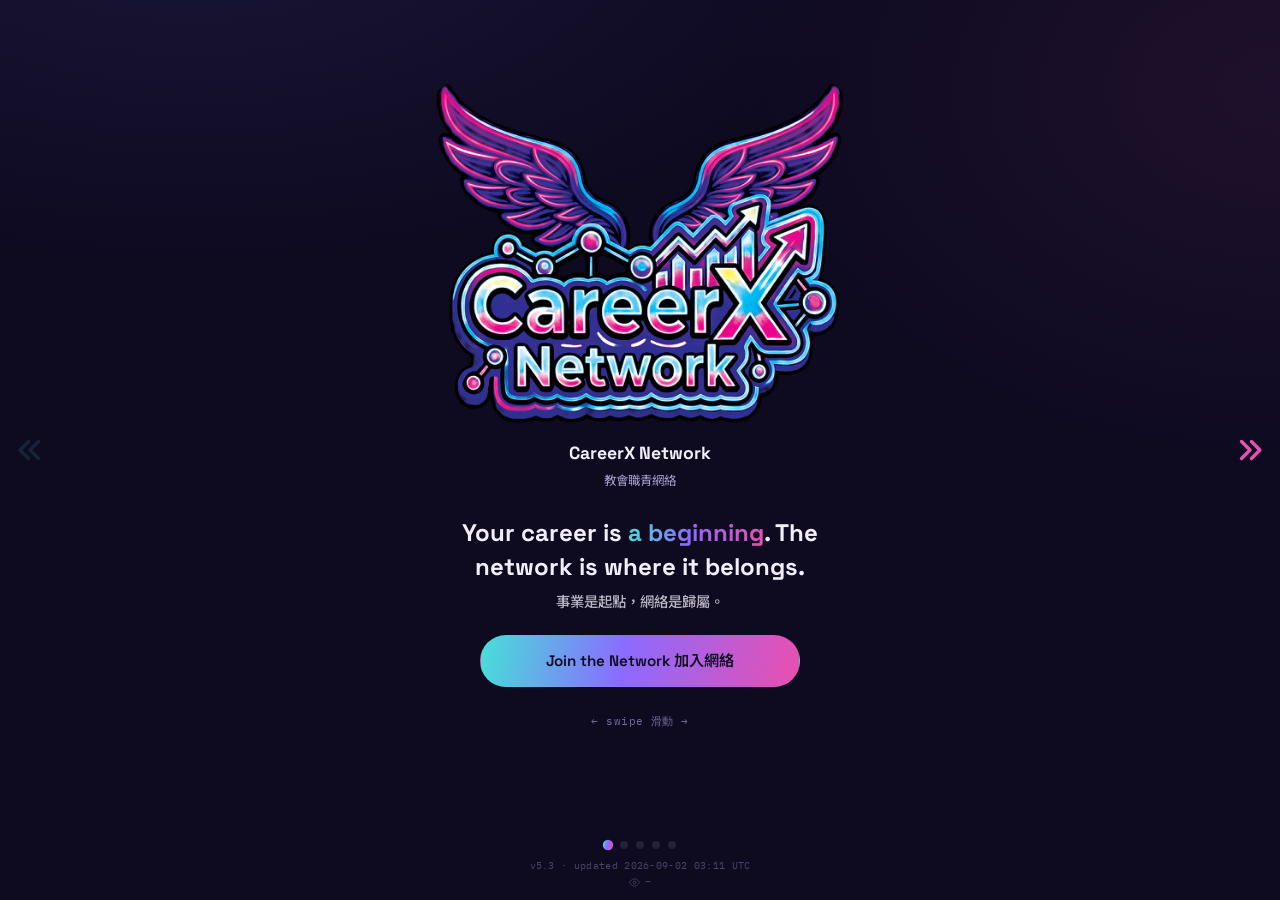
==== live.html @ e5828750 "Update event poster section and version number" ====
<!DOCTYPE html>
<html lang="en">
<head>
<meta charset="UTF-8">
<meta name="viewport" content="width=device-width, initial-scale=1.0, viewport-fit=cover">
<title>CareerX Network · 教會職青網絡</title>
<meta name="description" content="CareerX Network — swipe through the key info.">
<meta http-equiv="Cache-Control" content="no-cache, no-store, must-revalidate">
<meta http-equiv="Pragma" content="no-cache">
<meta http-equiv="Expires" content="0">
<link rel="icon" href="assets/CareerXNetwork.png?v=1">
<link rel="preconnect" href="https://fonts.googleapis.com">
<link rel="preconnect" href="https://fonts.gstatic.com" crossorigin>
<link href="https://fonts.googleapis.com/css2?family=Space+Grotesk:wght@500;600;700&family=Inter:wght@400;500;600&family=Noto+Sans+TC:wght@400;500;700&family=IBM+Plex+Mono:wght@500&display=swap" rel="stylesheet">
<link rel="stylesheet" href="styles.css?v=1">
<style>
  /* live.html — swipeable single-screen slides, mobile-first */
  html, body{ height:100%; overflow:hidden; overscroll-behavior: none; }
  body{ display:flex; flex-direction:column; }

  .live-shell{
    flex: 1;
    display:flex;
    flex-direction:column;
    overflow:hidden;
    position:relative;
  }

  .live-track{
    flex:1;
    min-height: 0;
    display:flex;
    height:100%;
    overflow-x: scroll;
    overflow-y: hidden;
    scroll-snap-type: x mandatory;
    scroll-behavior: smooth;
    overscroll-behavior-x: contain;
    scrollbar-width: none;
    -ms-overflow-style: none;
  }
  .live-track::-webkit-scrollbar{ display:none; }

  .live-slide{
    flex: 0 0 100%;
    max-width: 100%;
    height:100%;
    min-height: 0;
    display:flex;
    flex-direction:column;
    justify-content:center;
    padding: clamp(16px, 5vh, 28px) 24px;
    box-sizing:border-box;
    scroll-snap-align: start;
    scroll-snap-stop: always;
    overflow: hidden;
  }
  .live-slide__inner{ max-width: 440px; margin: 0 auto; width:100%; }

  .live-slide.live-slide--scroll{
    justify-content: flex-start;
    overflow-y: auto;
    padding-top: clamp(20px, 4vh, 32px);
    padding-bottom: clamp(20px, 4vh, 32px);
  }

  .live-slide.live-slide--poster{
    padding-left: 0;
    padding-right: 0;
  }
  .live-slide--poster .live-slide__inner{
    display:flex;
    flex-direction:column;
    align-items:center;
    max-width: 100%;
    height: 100%;
    overflow-y: auto;
    -webkit-overflow-scrolling: touch;
  }
  .live-poster{
    max-width: 100%;
    max-height: calc(100% - 150px);
    width: auto;
    height: auto;
    object-fit: contain;
    border-radius: 14px;
    box-shadow: 0 10px 40px rgba(0,0,0,0.4);
    flex-shrink: 0;
  }
  .live-poster-cta{
    margin-top: 10px;
    width: calc(100% - 48px);
    max-width: 320px;
  }

  .live-registered{
    text-align:center;
    font-family: var(--font-mono);
    font-size: 0.82rem;
    letter-spacing: 0.02em;
    color: var(--ink-dim);
    margin: 12px 0 2px;
  }
  .live-registered strong{
    color: var(--cyan);
    font-weight: 600;
  }

  /* --- bottom control bar: just the dots now --- */
  .live-bottom{
    display:flex;
    align-items:center;
    justify-content:center;
    padding: 18px 0 8px;
  }

  .live-dots{
    display:flex; justify-content:center; gap: 8px;
  }
  .live-dots button{
    width:8px; height:8px; border-radius:50%;
    background: var(--line);
    border:none; padding:0; cursor:pointer;
    transition: background 0.25s, transform 0.25s;
  }
  .live-dots button.is-active{
    background: var(--grad);
    transform: scale(1.3);
  }

  /* --- swipe arrows: edge-mounted, no button chrome, neon glow --- */
  .live-arrow{
    position:absolute;
    top:50%;
    transform: translateY(-50%);
    width: 44px; height:44px;
    background: none;
    border: none;
    padding:0;
    cursor:pointer;
    display:flex; align-items:center; justify-content:center;
    z-index:6;
    transition: filter 0.25s, transform 0.15s, opacity 0.25s;
  }
  .live-arrow--prev{
    left: 8px;
    color: var(--cyan);
    animation: neon-flicker 2.2s ease-in-out infinite;
  }
  .live-arrow--next{
    right: 8px;
    color: var(--magenta);
    animation: neon-flicker 2.2s ease-in-out infinite;
    animation-delay: 0.4s;
  }
  @keyframes neon-flicker{
    0%, 100%{
      filter: drop-shadow(0 0 4px currentColor) drop-shadow(0 0 10px currentColor) drop-shadow(0 0 18px currentColor);
      opacity: 0.35;
    }
    50%{
      filter: drop-shadow(0 0 8px currentColor) drop-shadow(0 0 20px currentColor) drop-shadow(0 0 36px currentColor);
      opacity: 0.55;
    }
  }
  .live-arrow:hover{
    animation-play-state: paused;
    filter: drop-shadow(0 0 10px currentColor) drop-shadow(0 0 26px currentColor) drop-shadow(0 0 44px currentColor);
    opacity: 0.85;
  }
  .live-arrow:active{ transform: translateY(-50%) scale(0.9); }
  .live-arrow.is-hidden{ opacity:0.12; filter:none; animation:none; pointer-events:none; }
  .live-arrow svg{ width:34px; height:34px; stroke-width: 2.4; }

  /* --- header on every slide --- */
  .live-header{ text-align:center; margin-bottom: 26px; }
  .live-logo{ width: clamp(288px, 75vw, 420px); max-height: 38vh; height: auto; object-fit:contain; border-radius:28px; margin: 0 auto 16px; display:block; }
  .live-en{ font-family: var(--font-display); font-weight:700; font-size:1.1rem; margin:0; }
  .live-zh{ font-size:0.78rem; color: var(--ink-dim); margin: 3px 0 0; }

  .live-tagline{
    text-align:center;
    font-family: var(--font-display);
    font-size: 1.5rem;
    line-height:1.4;
    margin: 0;
  }

  .live-intro-cta{
    display:block;
    width: 100%;
    max-width: 320px;
    margin: 24px auto 0;
    text-align:center;
  }

  .live-card{
    background: var(--bg-panel-2);
    border: 1px solid var(--line);
    border-radius: var(--radius);
    padding: clamp(14px, 3.5vh, 22px);
    margin-bottom: clamp(8px, 2vh, 14px);
  }
  .live-card__label{
    font-family: var(--font-mono);
    font-size: 0.68rem;
    letter-spacing: 0.06em;
    text-transform: uppercase;
    color: var(--ink-faint);
    margin: 0 0 8px;
  }
  .live-card h3{ font-family: var(--font-display); font-size: 1.05rem; margin: 0 0 6px; }
  .live-card p{ color: var(--ink-dim); font-size: 0.9rem; margin: 0; }
  .live-card__link{
    display:inline-block;
    margin-top: 10px;
    font-family: var(--font-mono);
    font-size: 0.8rem;
    color: var(--cyan);
  }
  .live-card__link:hover{ color: var(--magenta); }

  .live-highlights{ display:flex; flex-direction:column; gap: clamp(6px, 1.5vh, 10px); }
  .live-highlight{
    display:flex; align-items:center; gap: 14px;
    background: var(--bg-panel-2);
    border: 1px solid var(--line);
    border-radius: var(--radius-sm);
    padding: clamp(10px, 2.5vh, 14px) 16px;
  }
  .live-highlight__dot{
    flex-shrink:0; width:10px; height:10px; border-radius:50%;
    background: var(--grad);
  }
  .live-highlight span{ font-size: 0.92rem; }

  .live-actions{ display:flex; flex-direction:column; gap: 12px; }
  .live-actions .btn{ width:100%; padding: 15px 20px; font-size: 1rem; }

  .live-contact{ text-align:center; font-size: 0.85rem; color: var(--ink-dim); margin-top: 22px; }
  .live-contact a{ color: var(--cyan); }
  .live-contact p{ margin: 6px 0; }

  .live-swipehint{
    text-align:center;
    font-family: var(--font-mono);
    font-size: 0.68rem;
    letter-spacing: 0.04em;
    color: var(--ink-faint);
    margin-top: 26px;
  }

  .live-version{
    text-align:center;
    font-family: var(--font-mono);
    font-size: 0.65rem;
    letter-spacing: 0.03em;
    color: var(--ink-faint);
    opacity: 0.6;
    margin: 0;
  }

  .live-views{
    display:flex;
    align-items:center;
    justify-content:center;
    gap: 5px;
    margin: 2px 0 0;
    font-family: var(--font-mono);
    font-size: 0.6rem;
    font-weight: 400;
    letter-spacing: 0.02em;
    color: var(--ink-faint);
    opacity: 0.5;
    padding-bottom: max(10px, env(safe-area-inset-bottom));
  }
  .live-views svg{ width:11px; height:11px; flex-shrink:0; }
</style>
</head>
<body>

<div class="grain"></div>

<div class="live-shell">

  <button class="live-arrow live-arrow--prev is-hidden" id="prevBtn" aria-label="Previous">
    <svg viewBox="0 0 24 24" fill="none" stroke="currentColor" stroke-width="2" stroke-linecap="round" stroke-linejoin="round">
      <path d="M18 18l-6-6 6-6"/>
      <path d="M11 18l-6-6 6-6"/>
    </svg>
  </button>
  <button class="live-arrow live-arrow--next" id="nextBtn" aria-label="Next">
    <svg viewBox="0 0 24 24" fill="none" stroke="currentColor" stroke-width="2" stroke-linecap="round" stroke-linejoin="round">
      <path d="M6 18l6-6-6-6"/>
      <path d="M13 18l6-6-6-6"/>
    </svg>
  </button>

  <div class="live-track" id="track">

    <!-- Slide 1: Intro -->
    <section class="live-slide">
      <div class="live-slide__inner">
        <div class="live-header">
          <img src="assets/CareerXNetwork.png?v=1" alt="CareerX Network logo" class="live-logo">
          <p class="live-en">CareerX Network</p>
          <p class="live-zh">教會職青網絡</p>
        </div>
        <h1 class="live-tagline">
          Your career is <span class="grad">a beginning</span>. The network is where it belongs.
          <span style="display:block;margin-top:8px;font-size:0.6em;opacity:0.75;font-family:'Noto Sans TC',sans-serif;font-weight:500;">事業是起點，網絡是歸屬。</span>
        </h1>
        <a href="index.html#join" class="btn btn--primary live-intro-cta">Join the Network 加入網絡</a>
        <p class="live-swipehint">← swipe 滑動 →</p>
      </div>
    </section>

    <!-- Slide 2: Event poster -->
    <section class="live-slide live-slide--poster">
      <div class="live-slide__inner">
        <img src="assets/event-poster.jpg?v=1" alt="CareerX Network Grand Opening — 9.5.2026, Saturday 1:00pm, Golden Gate Park, hosted by SFChinese4sq.org" class="live-poster">
        <p class="live-registered">現已登記人數：<strong>10</strong> 人 · Registered so far: <strong>10</strong></p>
        <a href="index.html#join" class="btn btn--primary live-poster-cta">Reserve a Seat 預留座位</a>
        <a href="https://maps.app.goo.gl/kKXGFXmLhNjHpwJW8" target="_blank" rel="noopener" class="btn btn--ghost live-poster-cta">Get Directions 查看地圖</a>
      </div>
    </section>

    <!-- Slide 3: What We Do -->
    <section class="live-slide live-slide--scroll">
      <div class="live-slide__inner">
        <p class="section-label section-label--center">What We Do 我們做什麼</p>
        <div class="live-card">
          <h3>Mentorship pairing <span style="display:block;font-size:0.75em;opacity:0.7;font-family:'Noto Sans TC',sans-serif;font-weight:500;">導師配對小組</span></h3>
          <p>We place you into small groups, guided and supported by mentors a few steps ahead in your field — not for networking clout, but for the guidance you actually need when it counts.
          <span style="display:block;margin-top:6px;font-size:0.92em;opacity:0.8;font-family:'Noto Sans TC',sans-serif;">我們會把你分配到小組，提供支持及指引——不是為了建立人脈，而是為了在你真正需要作決定的時刻，給你實質的幫助。</span></p>
        </div>
        <div class="live-card">
          <h3>Skill & career workshops <span style="display:block;font-size:0.75em;opacity:0.7;font-family:'Noto Sans TC',sans-serif;font-weight:500;">技能與職涯工作坊</span></h3>
          <p>Practical sessions on negotiation, career pivots, leadership under pressure, and building a working life you won't need to recover from.
          <span style="display:block;margin-top:6px;font-size:0.92em;opacity:0.8;font-family:'Noto Sans TC',sans-serif;">實用工作坊，主題涵蓋談判技巧、轉換跑道、壓力下的領導力，以及建立一個不會讓你身心俱疲的職業生涯。</span></p>
        </div>
        <div class="live-card">
          <h3>Cross-industry gatherings <span style="display:block;font-size:0.75em;opacity:0.7;font-family:'Noto Sans TC',sans-serif;font-weight:500;">跨行業聚會</span></h3>
          <p>Quarterly meetups that mix finance, healthcare, tech, education, and the trades — because your next good idea usually comes from outside your own field.
          <span style="display:block;margin-top:6px;font-size:0.92em;opacity:0.8;font-family:'Noto Sans TC',sans-serif;">每季一次的聚會，結合金融、醫療、科技、教育及各行各業的朋友——因為你下一個好點子，往往來自你所在領域以外。</span></p>
        </div>
      </div>
    </section>

    <!-- Slide 4: Program schedule -->
    <section class="live-slide live-slide--scroll">
      <div class="live-slide__inner">
        <p class="section-label section-label--center">Program Schedule 活動時間表</p>
        <div class="live-card">
          <p class="live-card__label">SEP 5 · WEEK 1</p>
          <h3>Opening <span style="display:block;font-size:0.75em;opacity:0.7;font-family:'Noto Sans TC',sans-serif;font-weight:500;">開幕</span></h3>
          <p>Kick off CareerXNetwork! Connect with professionals, explore our vision, and build a powerful team for your career journey.
          <span style="display:block;margin-top:6px;font-size:0.92em;opacity:0.8;font-family:'Noto Sans TC',sans-serif;">展開 CareerXNetwork 的旅程！與職場人士連結，一同探索我們的異象，並為你的職涯旅程建立強大的團隊。</span></p>
          <a href="index.html#join" class="live-card__link">Reserve a Seat 預留座位 →</a>
        </div>
        <div class="live-card">
          <p class="live-card__label">SEP 12 · WEEK 2</p>
          <h3>Professional Dojo <span style="display:block;font-size:0.75em;opacity:0.7;font-family:'Noto Sans TC',sans-serif;font-weight:500;">職場道場</span></h3>
          <p>Master essential hard and soft skills in mentor-led workshops designed to sharpen your competitive edge.
          <span style="display:block;margin-top:6px;font-size:0.92em;opacity:0.8;font-family:'Noto Sans TC',sans-serif;">在導師帶領的工作坊中，掌握必備的軟硬實力，磨練你的競爭優勢。</span></p>
          <a href="index.html#join" class="live-card__link">Reserve a Seat 預留座位 →</a>
        </div>
        <div class="live-card">
          <p class="live-card__label">SEP 19 · WEEK 3</p>
          <h3>Career High Tea <span style="display:block;font-size:0.75em;opacity:0.7;font-family:'Noto Sans TC',sans-serif;font-weight:500;">職涯下午茶</span></h3>
          <p>Unwind and connect over afternoon tea — a safe, supportive space to share experiences and find encouragement.
          <span style="display:block;margin-top:6px;font-size:0.92em;opacity:0.8;font-family:'Noto Sans TC',sans-serif;">在輕鬆的下午茶時光中彼此連結——一個安全、有支持力的空間，讓你分享經歷、得著鼓勵。</span></p>
          <a href="index.html#join" class="live-card__link">Reserve a Seat 預留座位 →</a>
        </div>
        <div class="live-card">
          <p class="live-card__label">SEP 26 · WEEK 4</p>
          <h3>Faith at Work <span style="display:block;font-size:0.75em;opacity:0.7;font-family:'Noto Sans TC',sans-serif;font-weight:500;">信仰與工作</span></h3>
          <p>Discover how to integrate purpose, faith, and core values into your daily professional life and decision-making.
          <span style="display:block;margin-top:6px;font-size:0.92em;opacity:0.8;font-family:'Noto Sans TC',sans-serif;">探索如何把使命、信仰與核心價值，融入你每天的職場生活與決策之中。</span></p>
          <a href="index.html#join" class="live-card__link">Reserve a Seat 預留座位 →</a>
        </div>
        <div class="live-card">
          <p class="live-card__label">OCT 3 · WEEK 1</p>
          <h3>CareerX Workshop <span style="display:block;font-size:0.75em;opacity:0.7;font-family:'Noto Sans TC',sans-serif;font-weight:500;">CareerX 工作坊</span></h3>
          <p>Bridge theory and practice through real-world project simulations designed to fast-track your career growth.
          <span style="display:block;margin-top:6px;font-size:0.92em;opacity:0.8;font-family:'Noto Sans TC',sans-serif;">透過真實項目模擬，連結理論與實踐，加速你的職涯成長。</span></p>
          <a href="index.html#join" class="live-card__link">Reserve a Seat 預留座位 →</a>
        </div>
        <div class="live-card">
          <p class="live-card__label">OCT 10 · WEEK 2</p>
          <h3>CareerX Platform <span style="display:block;font-size:0.75em;opacity:0.7;font-family:'Noto Sans TC',sans-serif;font-weight:500;">CareerX 平台</span></h3>
          <p>Unlock key industry networks, job opportunities, and cross-sector resources to accelerate your professional path.
          <span style="display:block;margin-top:6px;font-size:0.92em;opacity:0.8;font-family:'Noto Sans TC',sans-serif;">打開重要的行業人脈、工作機會，以及跨領域資源，加快你的職涯發展。</span></p>
          <a href="index.html#join" class="live-card__link">Reserve a Seat 預留座位 →</a>
        </div>
        <div class="live-card">
          <p class="live-card__label">OCT 17 · WEEK 3</p>
          <h3>Career Recharge <span style="display:block;font-size:0.75em;opacity:0.7;font-family:'Noto Sans TC',sans-serif;font-weight:500;">職涯充電</span></h3>
          <p>Prioritize mental health, learn stress management, and build resilience to maintain sustainable workplace wellness.
          <span style="display:block;margin-top:6px;font-size:0.92em;opacity:0.8;font-family:'Noto Sans TC',sans-serif;">重視心理健康，學習壓力管理，建立韌性，維持長遠的職場身心健康。</span></p>
          <a href="index.html#join" class="live-card__link">Reserve a Seat 預留座位 →</a>
        </div>
        <div class="live-card">
          <p class="live-card__label">OCT 24 · WEEK 4</p>
          <h3>CareerX Squad <span style="display:block;font-size:0.75em;opacity:0.7;font-family:'Noto Sans TC',sans-serif;font-weight:500;">CareerX 小隊</span></h3>
          <p>Extend our community impact through collaborative outreach initiatives that give back using your professional skills.
          <span style="display:block;margin-top:6px;font-size:0.92em;opacity:0.8;font-family:'Noto Sans TC',sans-serif;">透過合作外展活動，運用你的專業技能回饋社會，擴大我們群體的影響力。</span></p>
          <a href="index.html#join" class="live-card__link">Reserve a Seat 預留座位 →</a>
        </div>
        <div class="live-card">
          <p class="live-card__label">OCT 31 · WEEK 5</p>
          <h3>Celebration & Welcome <span style="display:block;font-size:0.75em;opacity:0.7;font-family:'Noto Sans TC',sans-serif;font-weight:500;">慶祝與歡迎</span></h3>
          <p>Celebrate key achievements, welcome new members, and strengthen team bonds as we look forward to the future!
          <span style="display:block;margin-top:6px;font-size:0.92em;opacity:0.8;font-family:'Noto Sans TC',sans-serif;">一同慶祝重要的成果、歡迎新成員，並在展望未來的同時，加深彼此的團隊連結！</span></p>
          <a href="index.html#join" class="live-card__link">Reserve a Seat 預留座位 →</a>
        </div>
      </div>
    </section>

    <!-- Slide 5: Join + contact -->
    <section class="live-slide">
      <div class="live-slide__inner">
        <p class="section-label section-label--center">Get involved 加入行列</p>
        <div class="live-actions">
          <a href="index.html#join" class="btn btn--primary">Join the network 加入網絡</a>
          <a href="index.html" class="btn btn--ghost">View full site 查看完整網站</a>
        </div>
        <div class="live-contact">
          <p>Questions? 有問題嗎？ <a href="mailto:cmgmonline@gmail.com">cmgmonline@gmail.com</a></p>
        </div>
      </div>
    </section>

  </div>

  <div class="live-bottom">
    <div class="live-dots" id="dots"></div>
  </div>
  <p class="live-version">v5.3 · updated 2026-09-02 03:11 UTC</p>
  <p class="live-views">
    <svg viewBox="0 0 24 24" fill="none" stroke="currentColor" stroke-width="2" stroke-linecap="round" stroke-linejoin="round"><path d="M1 12s4-8 11-8 11 8 11 8-4 8-11 8-11-8-11-8z"/><circle cx="12" cy="12" r="3"/></svg>
    <span id="viewCount">–</span>
  </p>
</div>

<script>
  const track = document.getElementById('track');
  const slides = track.querySelectorAll('.live-slide');
  const dotsWrap = document.getElementById('dots');
  const prevBtn = document.getElementById('prevBtn');
  const nextBtn = document.getElementById('nextBtn');
  let current = 0;

  slides.forEach((_, i) => {
    const dot = document.createElement('button');
    dot.setAttribute('aria-label', `Go to slide ${i + 1}`);
    dot.addEventListener('click', () => goTo(i));
    dotsWrap.appendChild(dot);
  });
  const dots = dotsWrap.querySelectorAll('button');

  function render(){
    dots.forEach((d, i) => d.classList.toggle('is-active', i === current));
    prevBtn.classList.toggle('is-hidden', current === 0);
    nextBtn.classList.toggle('is-hidden', current === slides.length - 1);
  }

  function goTo(index, smooth = true){
    current = Math.max(0, Math.min(slides.length - 1, index));
    track.scrollTo({ left: current * track.clientWidth, behavior: smooth ? 'smooth' : 'auto' });
    render();
  }

  prevBtn.addEventListener('click', () => goTo(current - 1));
  nextBtn.addEventListener('click', () => goTo(current + 1));

  // --- native scroll-snap drives the swipe; we just track where it lands ---
  let scrollTimeout;
  track.addEventListener('scroll', () => {
    clearTimeout(scrollTimeout);
    scrollTimeout = setTimeout(() => {
      const width = track.clientWidth || 1;
      const nearest = Math.round(track.scrollLeft / width);
      current = Math.max(0, Math.min(slides.length - 1, nearest));
      render();
    }, 80);
  }, { passive: true });

  // Keep position correct if the viewport resizes (e.g. orientation change,
  // or the mobile browser's address bar showing/hiding).
  window.addEventListener('resize', () => goTo(current, false));

  // --- keyboard arrows (desktop testing) ---
  document.addEventListener('keydown', (e) => {
    if (e.key === 'ArrowRight') goTo(current + 1);
    if (e.key === 'ArrowLeft') goTo(current - 1);
  });

  render();

  // --- view counter (Abacus: free, no signup, just increments per page load) ---
  const viewCountEl = document.getElementById('viewCount');
  fetch('https://abacus.jasoncameron.dev/hit/careerxnetwork-live/page-views')
    .then(res => res.json())
    .then(data => {
      if (viewCountEl && typeof data.value === 'number') {
        viewCountEl.textContent = data.value.toLocaleString();
      }
    })
    .catch(() => {
      if (viewCountEl) viewCountEl.textContent = '–';
    });
</script>
</body>
</html>
---- styles.css ----
/* ============================================================
   CareerX Network — design tokens
   Palette: deep indigo ground + holographic violet/magenta/cyan
   accent used sparingly (mirrors the mark's wing gradient).
   Type: Space Grotesk (display) + Inter (body) + Noto Sans TC
   (Chinese) + IBM Plex Mono (numerals/data).
   ============================================================ */

:root{
  --bg-deep:    #0e0b21;
  --bg-panel:   #171331;
  --bg-panel-2: #1d1840;
  --line:       rgba(255,255,255,0.09);

  --ink:        #f3eefb;
  --ink-dim:    #a79fc9;
  --ink-faint:  #746c96;

  --violet: #8b6bff;
  --magenta:#e94fb0;
  --cyan:   #46e0d8;

  --grad: linear-gradient(100deg, var(--cyan) 0%, var(--violet) 45%, var(--magenta) 100%);
  --grad-soft: linear-gradient(135deg, rgba(139,107,255,0.18), rgba(233,79,176,0.14));

  --radius: 18px;
  --radius-sm: 10px;

  --font-display: "Space Grotesk", "Noto Sans TC", sans-serif;
  --font-body: "Inter", "Noto Sans TC", sans-serif;
  --font-mono: "IBM Plex Mono", monospace;

  --ease: cubic-bezier(.22,.9,.32,1);
}

@media (prefers-reduced-motion: reduce){
  *{ animation-duration: 0.001ms !important; animation-iteration-count: 1 !important; transition-duration: 0.001ms !important; }
}

*{ box-sizing: border-box; }
html{ scroll-behavior: smooth; }

body{
  margin:0;
  background: var(--bg-deep);
  color: var(--ink);
  font-family: var(--font-body);
  line-height: 1.55;
  -webkit-font-smoothing: antialiased;
  overflow-x: hidden;
}

img{ max-width:100%; display:block; }
a{ color: inherit; text-decoration:none; }

::selection{ background: var(--magenta); color:#fff; }

/* subtle film-grain / vignette layer so flat dark bg isn't dead flat */
.grain{
  position: fixed; inset:0; pointer-events:none; z-index: 0;
  background:
    radial-gradient(1200px 600px at 15% -10%, rgba(139,107,255,0.10), transparent 60%),
    radial-gradient(1000px 700px at 100% 10%, rgba(233,79,176,0.08), transparent 55%);
}

.section-label{
  display:block;
  font-family: var(--font-mono);
  font-size: 0.72rem;
  letter-spacing: 0.08em;
  text-transform: uppercase;
  color: var(--ink-faint);
  margin-bottom: 14px;
}
.section-label--center{ text-align:center; }

.grad{
  background: var(--grad);
  -webkit-background-clip:text; background-clip:text; color:transparent;
}

/* ---------- buttons ---------- */
.btn{
  display:inline-flex; align-items:center; justify-content:center;
  padding: 13px 26px;
  border-radius: 999px;
  font-family: var(--font-display);
  font-weight: 600;
  font-size: 0.95rem;
  border: 1px solid transparent;
  cursor: pointer;
  transition: transform 0.25s var(--ease), box-shadow 0.25s var(--ease), background 0.25s var(--ease);
}
.btn:focus-visible{ outline: 2px solid var(--cyan); outline-offset: 3px; }
.btn--primary{
  background: var(--grad);
  color: #0e0b21;
}
.btn--primary:hover{ transform: translateY(-2px); box-shadow: 0 10px 30px rgba(139,107,255,0.35); }
.btn--ghost{
  background: transparent;
  border-color: var(--line);
  color: var(--ink);
}
.btn--ghost:hover{ border-color: var(--violet); background: rgba(139,107,255,0.08); }

/* ============================================================
   NAV
   ============================================================ */
.nav{
  position: sticky; top:0; z-index: 40;
  display:flex; align-items:center; justify-content:space-between;
  padding: 16px clamp(20px, 5vw, 56px);
  background: rgba(14,11,33,0.72);
  backdrop-filter: blur(14px);
  border-bottom: 1px solid var(--line);
}
.nav__brand{ display:flex; align-items:center; gap:12px; }
.nav__logo{ width:38px; height:38px; object-fit:contain; border-radius:8px; }
.nav__brand-text{ display:flex; flex-direction:column; line-height:1.15; }
.nav__en{ font-family: var(--font-display); font-weight:700; font-size:1rem; }
.nav__zh{ font-family:"Noto Sans TC",sans-serif; font-size:0.72rem; color: var(--ink-dim); }

.nav__links{ display:flex; align-items:center; gap: 28px; font-size:0.92rem; color: var(--ink-dim); }
.nav__links a{ transition: color 0.2s; }
.nav__links a:hover{ color: var(--ink); }
.nav__cta{
  color: var(--bg-deep) !important;
  background: var(--grad);
  padding: 9px 18px; border-radius: 999px; font-weight:600;
}

.nav__toggle{ display:none; background:none; border:none; cursor:pointer; padding:6px; }
.nav__toggle span{ display:block; width:22px; height:2px; background: var(--ink); margin:5px 0; border-radius:2px; }

/* ============================================================
   HERO
   ============================================================ */
.hero{
  position: relative;
  min-height: 92vh;
  display:flex; align-items:center;
  padding: 60px clamp(20px, 5vw, 56px) 40px;
  overflow: hidden;
}
.hero__net{ position:absolute; inset:0; width:100%; height:100%; z-index:0; opacity:0.85; }
.hero__net-lines line{
  stroke: url(#none);
  stroke: rgba(139,107,255,0.35);
  stroke-width: 1.4;
}
.hero__net-nodes circle{
  fill: var(--cyan);
  filter: drop-shadow(0 0 6px rgba(70,224,216,0.8));
  animation: pulse 3.2s ease-in-out infinite;
}
.hero__net-nodes circle:nth-child(2n){ fill: var(--magenta); animation-delay: 0.6s; filter: drop-shadow(0 0 6px rgba(233,79,176,0.8)); }
.hero__net-nodes circle:nth-child(3n){ fill: var(--violet); animation-delay: 1.1s; filter: drop-shadow(0 0 6px rgba(139,107,255,0.8)); }

@keyframes pulse{
  0%, 100%{ opacity:0.55; transform: scale(1); }
  50%{ opacity:1; transform: scale(1.25); }
}

.hero__content{ position:relative; z-index:1; max-width: 760px; }
.eyebrow{
  font-family: var(--font-mono);
  font-size: 0.78rem;
  color: var(--ink-dim);
  letter-spacing: 0.02em;
  margin: 0 0 22px;
}
.hero__title{
  font-family: var(--font-display);
  font-size: clamp(2.4rem, 5.6vw, 4.2rem);
  line-height: 1.06;
  font-weight: 700;
  margin: 0 0 22px;
  letter-spacing: -0.01em;
}
.hero__sub{
  font-size: clamp(1rem, 1.6vw, 1.15rem);
  color: var(--ink-dim);
  max-width: 560px;
  margin: 0 0 34px;
}
.hero__actions{ display:flex; gap:16px; flex-wrap:wrap; margin-bottom: 54px; }

.hero__stats{
  display:flex; gap: clamp(24px, 5vw, 56px);
  margin:0; padding-top: 26px;
  border-top: 1px solid var(--line);
}
.hero__stats dt{
  font-family: var(--font-mono);
  font-size: 1.7rem;
  font-weight:600;
  background: var(--grad);
  -webkit-background-clip:text; background-clip:text; color:transparent;
}
.hero__stats dd{
  margin:4px 0 0;
  font-size: 0.8rem;
  color: var(--ink-faint);
}

/* ============================================================
   MISSION
   ============================================================ */
.mission{
  padding: 110px clamp(20px, 5vw, 56px);
  border-top: 1px solid var(--line);
}
.mission__inner{ max-width: 880px; margin: 0 auto; }
.mission__statement{
  font-family: var(--font-display);
  font-size: clamp(1.7rem, 3.4vw, 2.6rem);
  line-height: 1.28;
  font-weight: 600;
  margin: 0 0 28px;
  color: var(--ink);
}
.mission__statement--accent{ color: var(--ink-dim); font-weight:400; }
.mission__body{
  font-size: 1.05rem;
  color: var(--ink-dim);
  max-width: 620px;
}

/* ============================================================
   PILLARS
   ============================================================ */
.pillars{
  padding: 90px clamp(20px, 5vw, 56px) 110px;
  text-align:center;
  background: var(--bg-panel);
  border-top: 1px solid var(--line);
  border-bottom: 1px solid var(--line);
}
.pillars__heading{
  font-family: var(--font-display);
  font-size: clamp(1.7rem, 3vw, 2.3rem);
  margin: 0 auto 60px;
  max-width: 560px;
}
.pillars__grid{
  display:grid;
  grid-template-columns: repeat(3, 1fr);
  gap: 24px;
  max-width: 1080px;
  margin: 0 auto;
  text-align:left;
}
.pillar-card{
  background: var(--bg-panel-2);
  border: 1px solid var(--line);
  border-radius: var(--radius);
  padding: 32px 28px;
  transition: transform 0.3s var(--ease), border-color 0.3s var(--ease);
}
.pillar-card:hover{ transform: translateY(-6px); border-color: rgba(139,107,255,0.5); }
.pillar-card__icon{
  width: 48px; height:48px; margin-bottom: 22px;
}
.pillar-card__icon svg{ width:100%; height:100%; fill:none; stroke:url(#none); }
.pillar-card:nth-child(1) .pillar-card__icon svg{ stroke: var(--cyan); }
.pillar-card:nth-child(2) .pillar-card__icon svg{ stroke: var(--violet); }
.pillar-card:nth-child(3) .pillar-card__icon svg{ stroke: var(--magenta); }
.pillar-card__icon svg{ stroke-width:2.4; stroke-linecap:round; }
.pillar-card h3{
  font-family: var(--font-display);
  font-size: 1.15rem;
  margin: 0 0 12px;
}
.pillar-card p{ color: var(--ink-dim); font-size: 0.95rem; margin:0; }

/* ============================================================
   PATH / TIMELINE
   ============================================================ */
.path{
  padding: 110px clamp(20px, 5vw, 56px);
  text-align:center;
}
.path__heading{
  font-family: var(--font-display);
  font-size: clamp(1.7rem, 3vw, 2.3rem);
  margin: 0 0 12px;
}
.path__sub{ color: var(--ink-dim); margin: 0 auto 70px; max-width: 480px; }

.timeline{
  position: relative;
  max-width: 900px;
  margin: 0 auto;
  display:grid;
  grid-template-columns: repeat(4, 1fr);
  gap: 20px;
  text-align:left;
}
.timeline::before{
  content:"";
  position:absolute; top:6px; left: 4%; right:4%;
  height:1px;
  background: linear-gradient(90deg, var(--cyan), var(--violet), var(--magenta));
  opacity:0.5;
}
.timeline__node{ position:relative; padding-top: 34px; }
.timeline__dot{
  position:absolute; top:0; left:0;
  width:12px; height:12px; border-radius:50%;
  background: var(--grad);
  box-shadow: 0 0 0 4px var(--bg-deep);
}
.timeline__node h4{
  font-family: var(--font-display);
  font-size: 1.02rem;
  margin: 0 0 8px;
}
.timeline__node p{ color: var(--ink-dim); font-size: 0.88rem; margin:0; }

/* ============================================================
   EVENTS
   ============================================================ */
.events{
  padding: 110px clamp(20px, 5vw, 56px);
  background: var(--bg-panel);
  border-top: 1px solid var(--line);
  border-bottom: 1px solid var(--line);
}
.events__heading{
  font-family: var(--font-display);
  font-size: clamp(1.7rem, 3vw, 2.3rem);
  margin: 0 0 50px;
}
.events__list{ display:flex; flex-direction:column; max-width: 900px; margin: 0 auto; }
.event-row{
  display:grid;
  grid-template-columns: 90px 1fr auto;
  align-items:center;
  gap: 26px;
  padding: 26px 0;
  border-top: 1px solid var(--line);
}
.events__list .event-row:last-child{ border-bottom: 1px solid var(--line); }
.event-row__date{
  font-family: var(--font-mono);
  text-align:center;
  line-height:1.1;
}
.event-row__date span{ display:block; font-size:0.7rem; color: var(--cyan); letter-spacing:0.1em; }
.event-row__date strong{ display:block; font-size:1.6rem; }
.event-row__body h3{ font-family: var(--font-display); font-size: 1.05rem; margin:0 0 6px; }
.event-row__body p{ color: var(--ink-dim); font-size:0.9rem; margin:0; }
.event-row__link{
  font-family: var(--font-mono);
  font-size: 0.82rem;
  color: var(--violet);
  white-space: nowrap;
  transition: color 0.2s;
}
.event-row__link:hover{ color: var(--magenta); }

/* ============================================================
   JOIN
   ============================================================ */
.join{ padding: 110px clamp(20px, 5vw, 56px); }
.join__card{
  max-width: 720px;
  margin: 0 auto;
  background: var(--bg-panel-2);
  border: 1px solid var(--line);
  border-radius: 24px;
  padding: clamp(28px, 5vw, 56px);
  position: relative;
  overflow:hidden;
}
.join__card::before{
  content:"";
  position:absolute; top:-40%; right:-20%;
  width: 420px; height:420px;
  background: var(--grad-soft);
  filter: blur(60px);
  z-index:0;
}
.join__card h2{
  position:relative; z-index:1;
  font-family: var(--font-display);
  font-size: clamp(1.6rem, 3vw, 2.1rem);
  margin: 0 0 14px;
}
.join__card > p{ position:relative; z-index:1; color: var(--ink-dim); margin: 0 0 34px; max-width: 480px; }

.join__form{ position:relative; z-index:1; display:flex; flex-direction:column; gap: 18px; }
.join__row{ display:grid; grid-template-columns: 1fr 1fr; gap: 18px; }
.join__form label{ display:flex; flex-direction:column; gap: 8px; font-size: 0.85rem; color: var(--ink-dim); }
.join__form input, .join__form textarea, .join__form select{
  font-family: var(--font-body);
  background: rgba(255,255,255,0.04);
  border: 1px solid var(--line);
  border-radius: var(--radius-sm);
  padding: 12px 14px;
  color: var(--ink);
  font-size: 0.95rem;
  resize: vertical;
}
.join__form select{
  appearance: none;
  -webkit-appearance: none;
  -moz-appearance: none;
  background-image: url("data:image/svg+xml;charset=UTF-8,%3csvg xmlns='http://www.w3.org/2000/svg' viewBox='0 0 24 24' fill='none' stroke='%23a79fc9' stroke-width='2' stroke-linecap='round' stroke-linejoin='round'%3e%3cpolyline points='6 9 12 15 18 9'%3e%3c/polyline%3e%3c/svg%3e");
  background-repeat: no-repeat;
  background-position: right 14px center;
  background-size: 16px;
  padding-right: 40px;
}
.join__form select option{
  background: var(--bg-panel-2);
  color: var(--ink);
}
.join__form input:focus, .join__form textarea:focus, .join__form select:focus{
  outline: none; border-color: var(--violet); background: rgba(139,107,255,0.06);
}
.join__form .btn{ align-self:flex-start; margin-top: 6px; }
.join__note{ font-size: 0.85rem; color: var(--cyan); min-height: 1.2em; margin:0; }
.join__required{ color: var(--magenta); }
/* ============================================================
   FOOTER
   ============================================================ */
.footer{
  padding: 40px clamp(20px, 5vw, 56px);
  display:flex; align-items:center; justify-content:space-between; flex-wrap:wrap; gap:18px;
  border-top: 1px solid var(--line);
}
.footer__brand{ display:flex; align-items:center; gap:12px; }
.footer__logo{ width:34px; height:34px; object-fit:contain; border-radius:8px; }
.footer__en{ margin:0; font-family: var(--font-display); font-weight:600; font-size:0.92rem; }
.footer__zh{ margin:0; font-size:0.75rem; color: var(--ink-dim); }
.footer__copy{ margin:0; font-size:0.78rem; color: var(--ink-faint); }

/* ============================================================
   SCROLL REVEAL (progressive enhancement, respects reduced motion)
   ============================================================ */
.reveal{ opacity:0; transform: translateY(18px); transition: opacity 0.7s var(--ease), transform 0.7s var(--ease); }
.reveal.is-visible{ opacity:1; transform:none; }

/* ============================================================
   RESPONSIVE
   ============================================================ */
@media (max-width: 900px){
  .pillars__grid{ grid-template-columns: 1fr; }
  .timeline{ grid-template-columns: 1fr 1fr; }
  .event-row{ grid-template-columns: 60px 1fr; }
  .event-row__link{ grid-column: 2; }
}

@media (max-width: 720px){
  .nav__links{
    position:absolute; top:100%; left:0; right:0;
    background: var(--bg-panel);
    flex-direction:column; align-items:flex-start;
    padding: 20px clamp(20px,5vw,56px);
    border-bottom: 1px solid var(--line);
    display:none;
  }
  .nav__links.is-open{ display:flex; }
  .nav__toggle{ display:block; }
  .join__row{ grid-template-columns: 1fr; }
  .timeline{ grid-template-columns: 1fr 1fr; }
  .hero__stats{ flex-wrap:wrap; row-gap: 20px; }
}
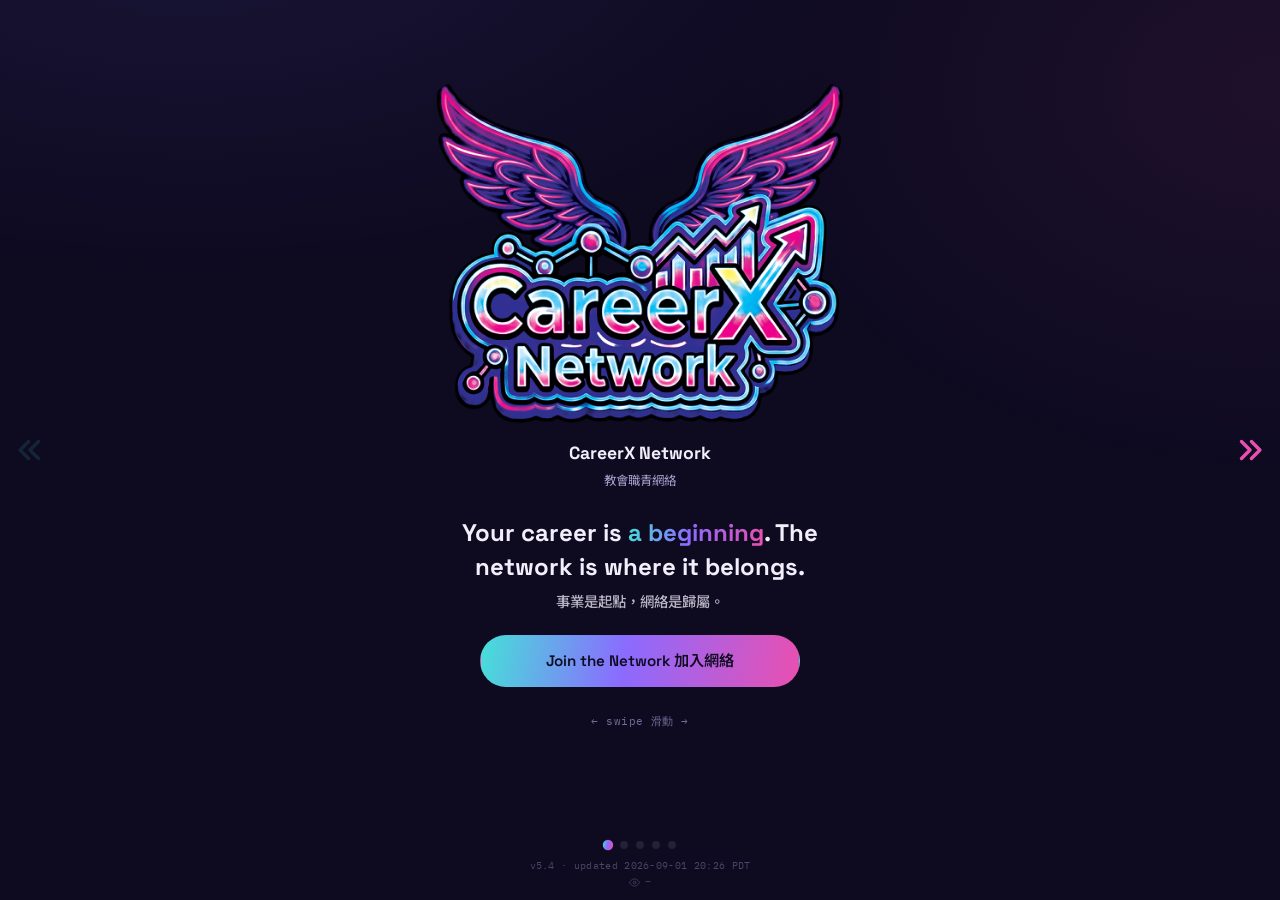
==== commit 244cb6ad: "Update live.html" ====
--- a/live.html
+++ b/live.html
@@ -436,7 +436,7 @@
   <div class="live-bottom">
     <div class="live-dots" id="dots"></div>
   </div>
-  <p class="live-version">v5.3 · updated 2026-09-02 03:11 UTC</p>
+  <p class="live-version">v5.4 · updated 2026-09-01 20:26 PDT</p>
   <p class="live-views">
     <svg viewBox="0 0 24 24" fill="none" stroke="currentColor" stroke-width="2" stroke-linecap="round" stroke-linejoin="round"><path d="M1 12s4-8 11-8 11 8 11 8-4 8-11 8-11-8-11-8z"/><circle cx="12" cy="12" r="3"/></svg>
     <span id="viewCount">–</span>
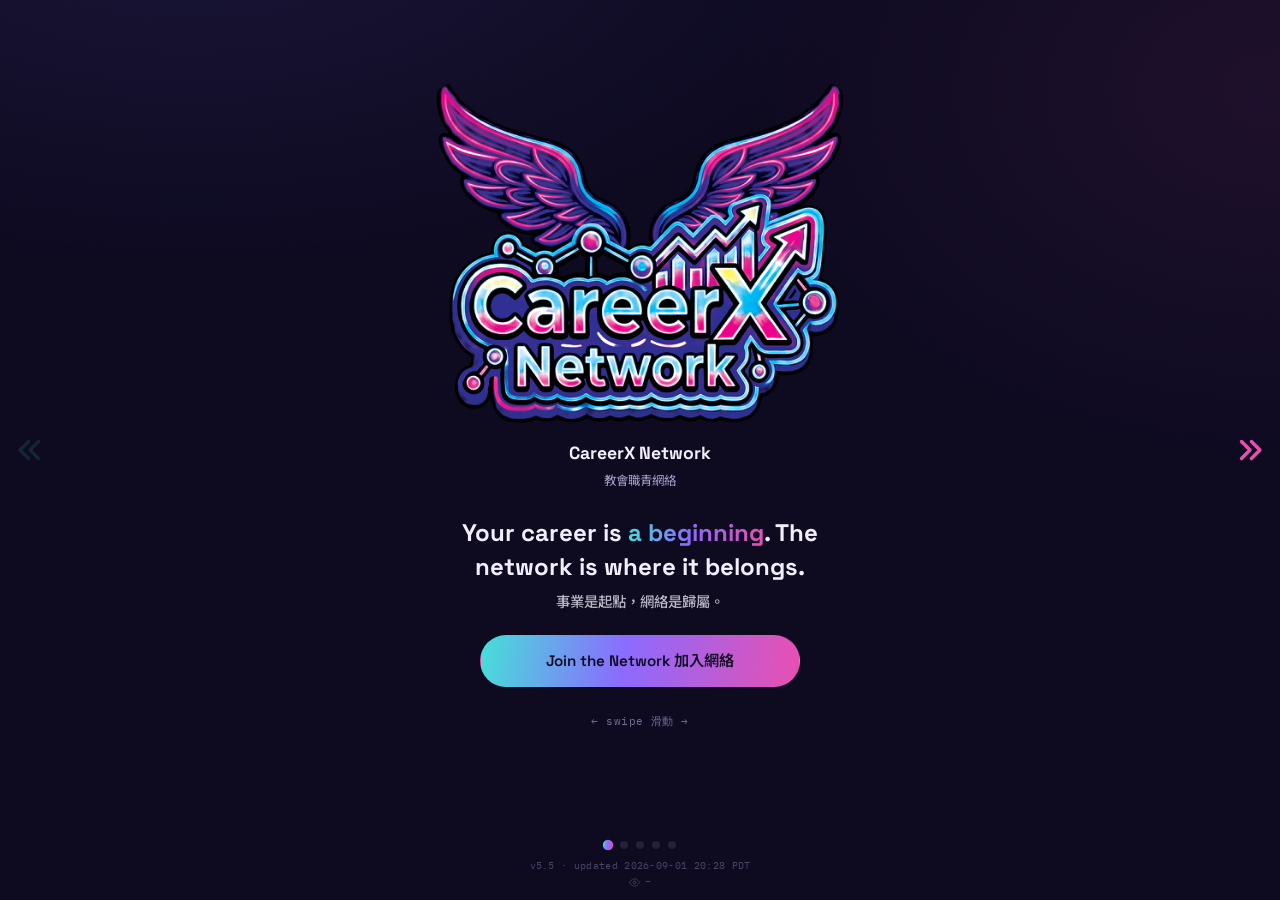
==== commit b10fd8a7: "Enhance map button styles and update version Added styles for map button and updated version number." ====
--- a/live.html
+++ b/live.html
@@ -92,6 +92,14 @@
     width: calc(100% - 48px);
     max-width: 320px;
   }
+  .live-poster-cta--map{
+    border-color: var(--cyan) !important;
+    color: var(--cyan) !important;
+    background: rgba(70,224,216,0.1) !important;
+  }
+  .live-poster-cta--map:hover{
+    background: rgba(70,224,216,0.18) !important;
+  }
 
   .live-registered{
     text-align:center;
@@ -321,7 +329,7 @@
         <img src="assets/event-poster.jpg?v=1" alt="CareerX Network Grand Opening — 9.5.2026, Saturday 1:00pm, Golden Gate Park, hosted by SFChinese4sq.org" class="live-poster">
         <p class="live-registered">現已登記人數：<strong>10</strong> 人 · Registered so far: <strong>10</strong></p>
         <a href="index.html#join" class="btn btn--primary live-poster-cta">Reserve a Seat 預留座位</a>
-        <a href="https://maps.app.goo.gl/kKXGFXmLhNjHpwJW8" target="_blank" rel="noopener" class="btn btn--ghost live-poster-cta">Get Directions 查看地圖</a>
+        <a href="https://maps.app.goo.gl/kKXGFXmLhNjHpwJW8" target="_blank" rel="noopener" class="btn btn--ghost live-poster-cta live-poster-cta--map">Get Directions 查看地圖</a>
       </div>
     </section>
 
@@ -436,7 +444,7 @@
   <div class="live-bottom">
     <div class="live-dots" id="dots"></div>
   </div>
-  <p class="live-version">v5.4 · updated 2026-09-01 20:26 PDT</p>
+  <p class="live-version">v5.5 · updated 2026-09-01 20:28 PDT</p>
   <p class="live-views">
     <svg viewBox="0 0 24 24" fill="none" stroke="currentColor" stroke-width="2" stroke-linecap="round" stroke-linejoin="round"><path d="M1 12s4-8 11-8 11 8 11 8-4 8-11 8-11-8-11-8z"/><circle cx="12" cy="12" r="3"/></svg>
     <span id="viewCount">–</span>
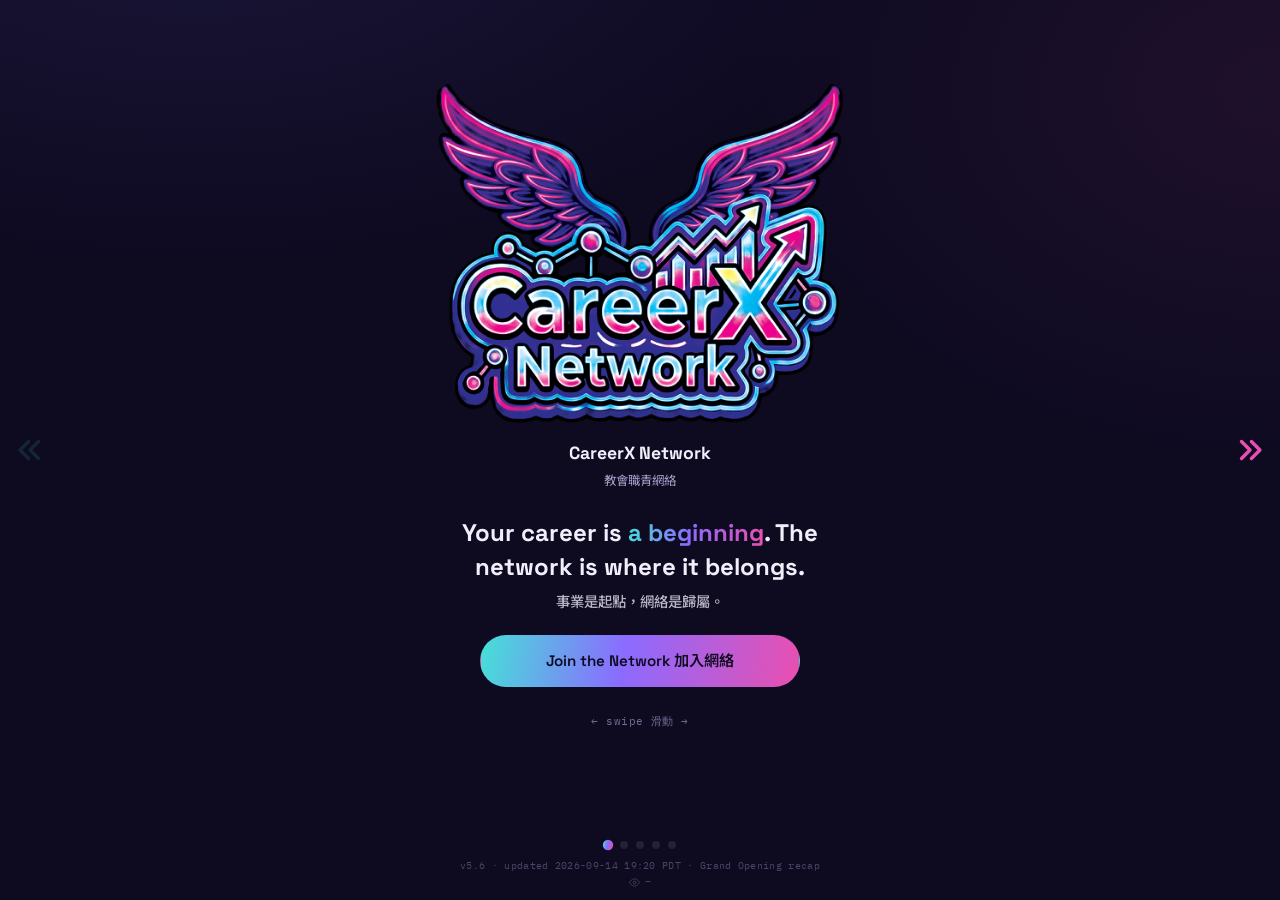
==== commit 742f8b80: "Update live.html for Grand Opening recap" ====
--- a/live.html
+++ b/live.html
@@ -323,13 +323,18 @@
       </div>
     </section>
 
-    <!-- Slide 2: Event poster -->
-    <section class="live-slide live-slide--poster">
+    <!-- Slide 2: Grand Opening Recap -->
+    <section class="live-slide live-slide--scroll">
       <div class="live-slide__inner">
-        <img src="assets/event-poster.jpg?v=1" alt="CareerX Network Grand Opening — 9.5.2026, Saturday 1:00pm, Golden Gate Park, hosted by SFChinese4sq.org" class="live-poster">
-        <p class="live-registered">現已登記人數：<strong>10</strong> 人 · Registered so far: <strong>10</strong></p>
-        <a href="index.html#join" class="btn btn--primary live-poster-cta">Reserve a Seat 預留座位</a>
-        <a href="https://maps.app.goo.gl/kKXGFXmLhNjHpwJW8" target="_blank" rel="noopener" class="btn btn--ghost live-poster-cta live-poster-cta--map">Get Directions 查看地圖</a>
+        <p class="section-label section-label--center">Grand Opening Recap 開幕活動回顧</p>
+        <p style="text-align:center;color:var(--ink-dim);font-size:0.85rem;margin:0 0 16px;">Sep 5, 2026 · Golden Gate Park</p>
+        <img src="assets/event-recap-01.jpg?v=1" alt="CareerX Network Grand Opening picnic spread at Golden Gate Park" style="width:100%;border-radius:14px;margin-bottom:12px;box-shadow:0 10px 30px rgba(0,0,0,0.35);">
+        <img src="assets/event-recap-02.jpg?v=1" alt="CareerX Network members gathered at the Grand Opening" style="width:100%;border-radius:14px;margin-bottom:12px;box-shadow:0 10px 30px rgba(0,0,0,0.35);">
+        <img src="assets/event-recap-03.jpg?v=1" alt="CareerX Network group welcome at the Grand Opening" style="width:100%;border-radius:14px;margin-bottom:16px;box-shadow:0 10px 30px rgba(0,0,0,0.35);">
+        <p style="text-align:center;color:var(--ink-dim);font-size:0.9rem;margin:0 0 18px;">Our first gathering — good food, real conversations, and a fresh start.
+          <span style="display:block;margin-top:4px;font-size:0.92em;opacity:0.8;font-family:'Noto Sans TC',sans-serif;">我們的第一次聚會——美味的食物、真誠的對話，和一個全新的開始。</span>
+        </p>
+        <a href="index.html#events" class="btn btn--primary" style="display:flex;width:calc(100% - 48px);max-width:320px;margin:0 auto;">See what's next 查看之後活動</a>
       </div>
     </section>
 
@@ -444,7 +449,7 @@
   <div class="live-bottom">
     <div class="live-dots" id="dots"></div>
   </div>
-  <p class="live-version">v5.5 · updated 2026-09-01 20:28 PDT</p>
+  <p class="live-version">v5.6 · updated 2026-09-14 19:20 PDT · Grand Opening recap</p>
   <p class="live-views">
     <svg viewBox="0 0 24 24" fill="none" stroke="currentColor" stroke-width="2" stroke-linecap="round" stroke-linejoin="round"><path d="M1 12s4-8 11-8 11 8 11 8-4 8-11 8-11-8-11-8z"/><circle cx="12" cy="12" r="3"/></svg>
     <span id="viewCount">–</span>
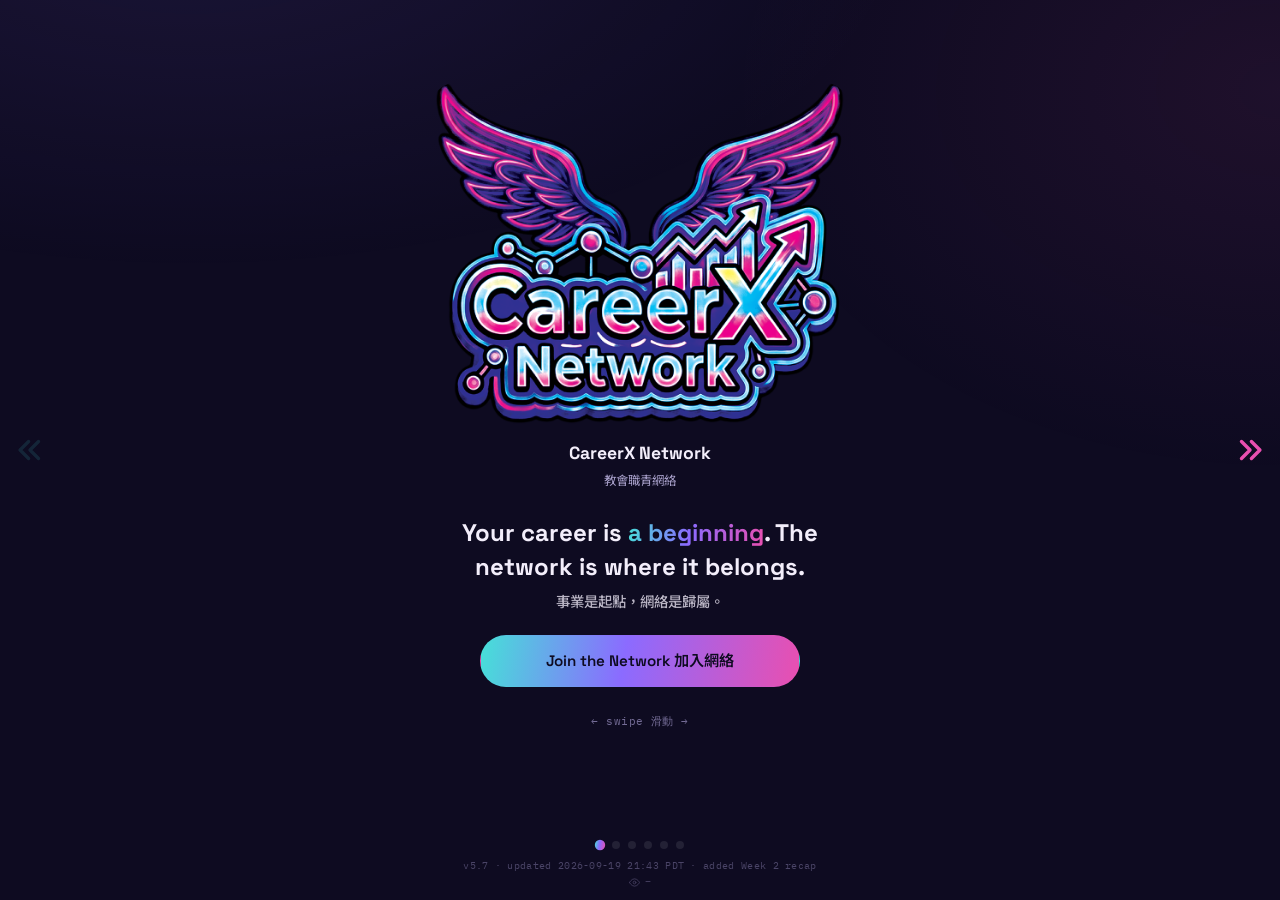
==== commit 5e59ee0d: "Update live.html with Week 2 recap section" ====
--- a/live.html
+++ b/live.html
@@ -338,7 +338,21 @@
       </div>
     </section>
 
-    <!-- Slide 3: What We Do -->
+    <!-- Slide 3: Week 2 Recap -->
+    <section class="live-slide live-slide--scroll">
+      <div class="live-slide__inner">
+        <p class="section-label section-label--center">Week 2 Recap 活動回顧</p>
+        <p style="text-align:center;color:var(--ink-dim);font-size:0.85rem;margin:0 0 16px;">Sep 12, 2026 · Professional Dojo</p>
+        <img src="assets/event-recap-w2-01.jpg?v=1" alt="CareerX Network Week 2 Professional Dojo gathering at a coffee shop" style="width:100%;border-radius:14px;margin-bottom:12px;box-shadow:0 10px 30px rgba(0,0,0,0.35);">
+        <img src="assets/event-recap-w2-02.jpg?v=1" alt="CareerX Network members at the Week 2 Professional Dojo session" style="width:100%;border-radius:14px;margin-bottom:16px;box-shadow:0 10px 30px rgba(0,0,0,0.35);">
+        <p style="text-align:center;color:var(--ink-dim);font-size:0.9rem;margin:0 0 18px;">Week 2 brought us together over coffee for real talk on navigating our careers.
+          <span style="display:block;margin-top:4px;font-size:0.92em;opacity:0.8;font-family:'Noto Sans TC',sans-serif;">第二週，我們一起喝咖啡，暢談職場路上的真實對話。</span>
+        </p>
+        <a href="index.html#events" class="btn btn--primary" style="display:flex;width:calc(100% - 48px);max-width:320px;margin:0 auto;">See what's next 查看之後活動</a>
+      </div>
+    </section>
+
+    <!-- Slide 4: What We Do -->
     <section class="live-slide live-slide--scroll">
       <div class="live-slide__inner">
         <p class="section-label section-label--center">What We Do 我們做什麼</p>
@@ -360,7 +374,7 @@
       </div>
     </section>
 
-    <!-- Slide 4: Program schedule -->
+    <!-- Slide 5: Program schedule -->
     <section class="live-slide live-slide--scroll">
       <div class="live-slide__inner">
         <p class="section-label section-label--center">Program Schedule 活動時間表</p>
@@ -430,7 +444,7 @@
       </div>
     </section>
 
-    <!-- Slide 5: Join + contact -->
+    <!-- Slide 6: Join + contact -->
     <section class="live-slide">
       <div class="live-slide__inner">
         <p class="section-label section-label--center">Get involved 加入行列</p>
@@ -449,7 +463,7 @@
   <div class="live-bottom">
     <div class="live-dots" id="dots"></div>
   </div>
-  <p class="live-version">v5.6 · updated 2026-09-14 19:20 PDT · Grand Opening recap</p>
+  <p class="live-version">v5.7 · updated 2026-09-19 21:43 PDT · added Week 2 recap</p>
   <p class="live-views">
     <svg viewBox="0 0 24 24" fill="none" stroke="currentColor" stroke-width="2" stroke-linecap="round" stroke-linejoin="round"><path d="M1 12s4-8 11-8 11 8 11 8-4 8-11 8-11-8-11-8z"/><circle cx="12" cy="12" r="3"/></svg>
     <span id="viewCount">–</span>
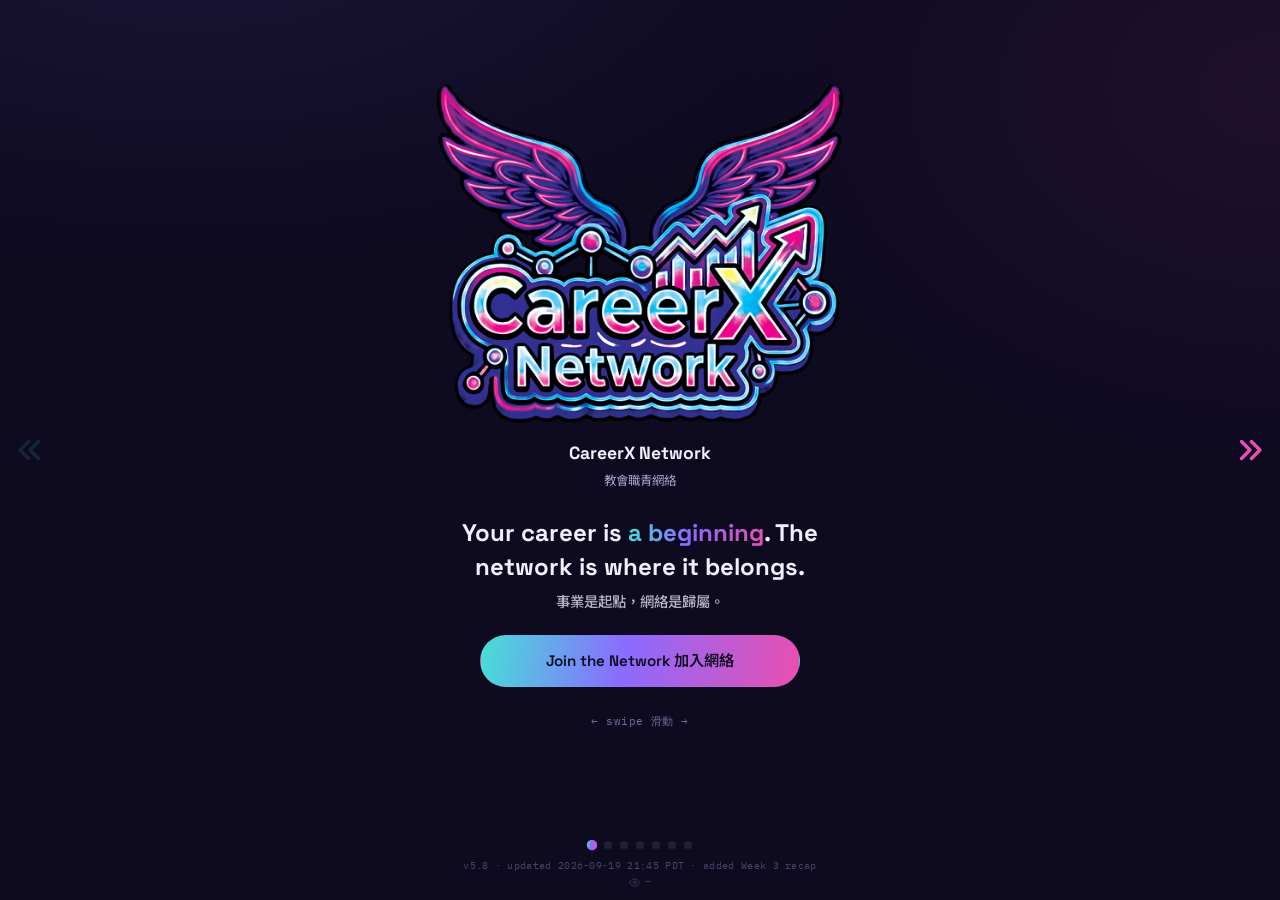
==== commit a3c068c8: "Update slides and version for Week 3 recap" ====
--- a/live.html
+++ b/live.html
@@ -352,7 +352,20 @@
       </div>
     </section>
 
-    <!-- Slide 4: What We Do -->
+    <!-- Slide 4: Week 3 Recap -->
+    <section class="live-slide live-slide--scroll">
+      <div class="live-slide__inner">
+        <p class="section-label section-label--center">Week 3 Recap 活動回顧</p>
+        <p style="text-align:center;color:var(--ink-dim);font-size:0.85rem;margin:0 0 16px;">Sep 19, 2026 · Career High Tea</p>
+        <img src="assets/event-recap-w3-01.jpg?v=1" alt="CareerX Network Week 3 Career High Tea gathering, friends with drinks and pastries at a cafe" style="width:100%;border-radius:14px;margin-bottom:16px;box-shadow:0 10px 30px rgba(0,0,0,0.35);">
+        <p style="text-align:center;color:var(--ink-dim);font-size:0.9rem;margin:0 0 18px;">Sharing our work lives and experiences while encouraging, learning from, and supporting one another — all while enjoying sweet treats and refreshing drinks together! 🍰☕️
+          <span style="display:block;margin-top:4px;font-size:0.92em;opacity:0.8;font-family:'Noto Sans TC',sans-serif;">一起分享工作與生活的點滴，彼此鼓勵、學習與支持——還有甜點和清涼飲品相伴！🍰☕️</span>
+        </p>
+        <a href="index.html#events" class="btn btn--primary" style="display:flex;width:calc(100% - 48px);max-width:320px;margin:0 auto;">See what's next 查看之後活動</a>
+      </div>
+    </section>
+
+    <!-- Slide 5: What We Do -->
     <section class="live-slide live-slide--scroll">
       <div class="live-slide__inner">
         <p class="section-label section-label--center">What We Do 我們做什麼</p>
@@ -374,7 +387,7 @@
       </div>
     </section>
 
-    <!-- Slide 5: Program schedule -->
+    <!-- Slide 6: Program schedule -->
     <section class="live-slide live-slide--scroll">
       <div class="live-slide__inner">
         <p class="section-label section-label--center">Program Schedule 活動時間表</p>
@@ -444,7 +457,7 @@
       </div>
     </section>
 
-    <!-- Slide 6: Join + contact -->
+    <!-- Slide 7: Join + contact -->
     <section class="live-slide">
       <div class="live-slide__inner">
         <p class="section-label section-label--center">Get involved 加入行列</p>
@@ -463,7 +476,7 @@
   <div class="live-bottom">
     <div class="live-dots" id="dots"></div>
   </div>
-  <p class="live-version">v5.7 · updated 2026-09-19 21:43 PDT · added Week 2 recap</p>
+  <p class="live-version">v5.8 · updated 2026-09-19 21:45 PDT · added Week 3 recap</p>
   <p class="live-views">
     <svg viewBox="0 0 24 24" fill="none" stroke="currentColor" stroke-width="2" stroke-linecap="round" stroke-linejoin="round"><path d="M1 12s4-8 11-8 11 8 11 8-4 8-11 8-11-8-11-8z"/><circle cx="12" cy="12" r="3"/></svg>
     <span id="viewCount">–</span>
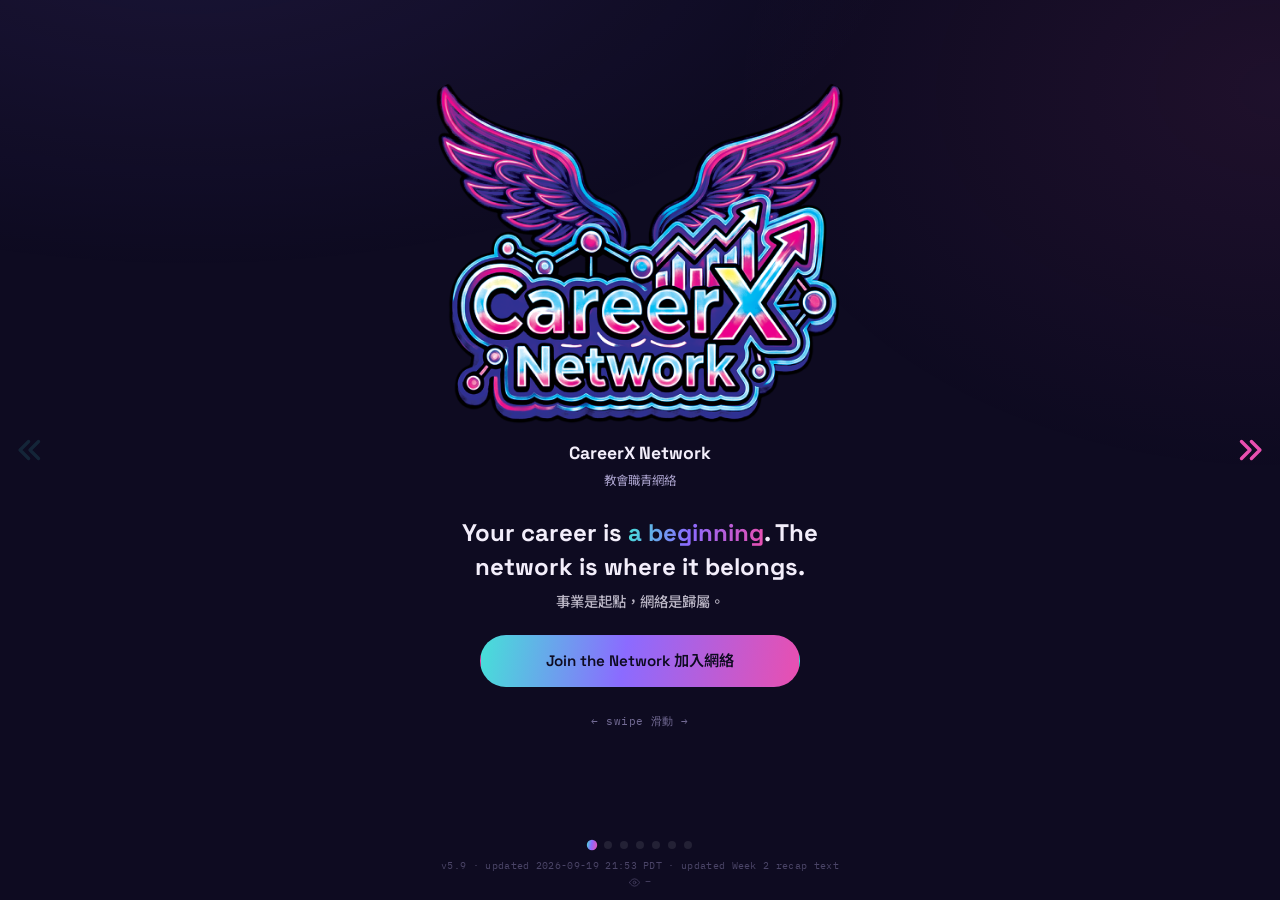
==== commit 234a2809: "Update live.html" ====
--- a/live.html
+++ b/live.html
@@ -345,8 +345,8 @@
         <p style="text-align:center;color:var(--ink-dim);font-size:0.85rem;margin:0 0 16px;">Sep 12, 2026 · Professional Dojo</p>
         <img src="assets/event-recap-w2-01.jpg?v=1" alt="CareerX Network Week 2 Professional Dojo gathering at a coffee shop" style="width:100%;border-radius:14px;margin-bottom:12px;box-shadow:0 10px 30px rgba(0,0,0,0.35);">
         <img src="assets/event-recap-w2-02.jpg?v=1" alt="CareerX Network members at the Week 2 Professional Dojo session" style="width:100%;border-radius:14px;margin-bottom:16px;box-shadow:0 10px 30px rgba(0,0,0,0.35);">
-        <p style="text-align:center;color:var(--ink-dim);font-size:0.9rem;margin:0 0 18px;">Week 2 brought us together over coffee for real talk on navigating our careers.
-          <span style="display:block;margin-top:4px;font-size:0.92em;opacity:0.8;font-family:'Noto Sans TC',sans-serif;">第二週，我們一起喝咖啡，暢談職場路上的真實對話。</span>
+        <p style="text-align:center;color:var(--ink-dim);font-size:0.9rem;margin:0 0 18px;">We got together at a coffee shop to share our backgrounds, get to know one another, and talk about our dream jobs! Excited for what's ahead! 🤩
+          <span style="display:block;margin-top:4px;font-size:0.92em;opacity:0.8;font-family:'Noto Sans TC',sans-serif;">我們在咖啡店聚在一起，分享彼此的背景、認識彼此，並聊聊我們的夢想工作！期待接下來的旅程！🤩</span>
         </p>
         <a href="index.html#events" class="btn btn--primary" style="display:flex;width:calc(100% - 48px);max-width:320px;margin:0 auto;">See what's next 查看之後活動</a>
       </div>
@@ -476,7 +476,7 @@
   <div class="live-bottom">
     <div class="live-dots" id="dots"></div>
   </div>
-  <p class="live-version">v5.8 · updated 2026-09-19 21:45 PDT · added Week 3 recap</p>
+  <p class="live-version">v5.9 · updated 2026-09-19 21:53 PDT · updated Week 2 recap text</p>
   <p class="live-views">
     <svg viewBox="0 0 24 24" fill="none" stroke="currentColor" stroke-width="2" stroke-linecap="round" stroke-linejoin="round"><path d="M1 12s4-8 11-8 11 8 11 8-4 8-11 8-11-8-11-8z"/><circle cx="12" cy="12" r="3"/></svg>
     <span id="viewCount">–</span>
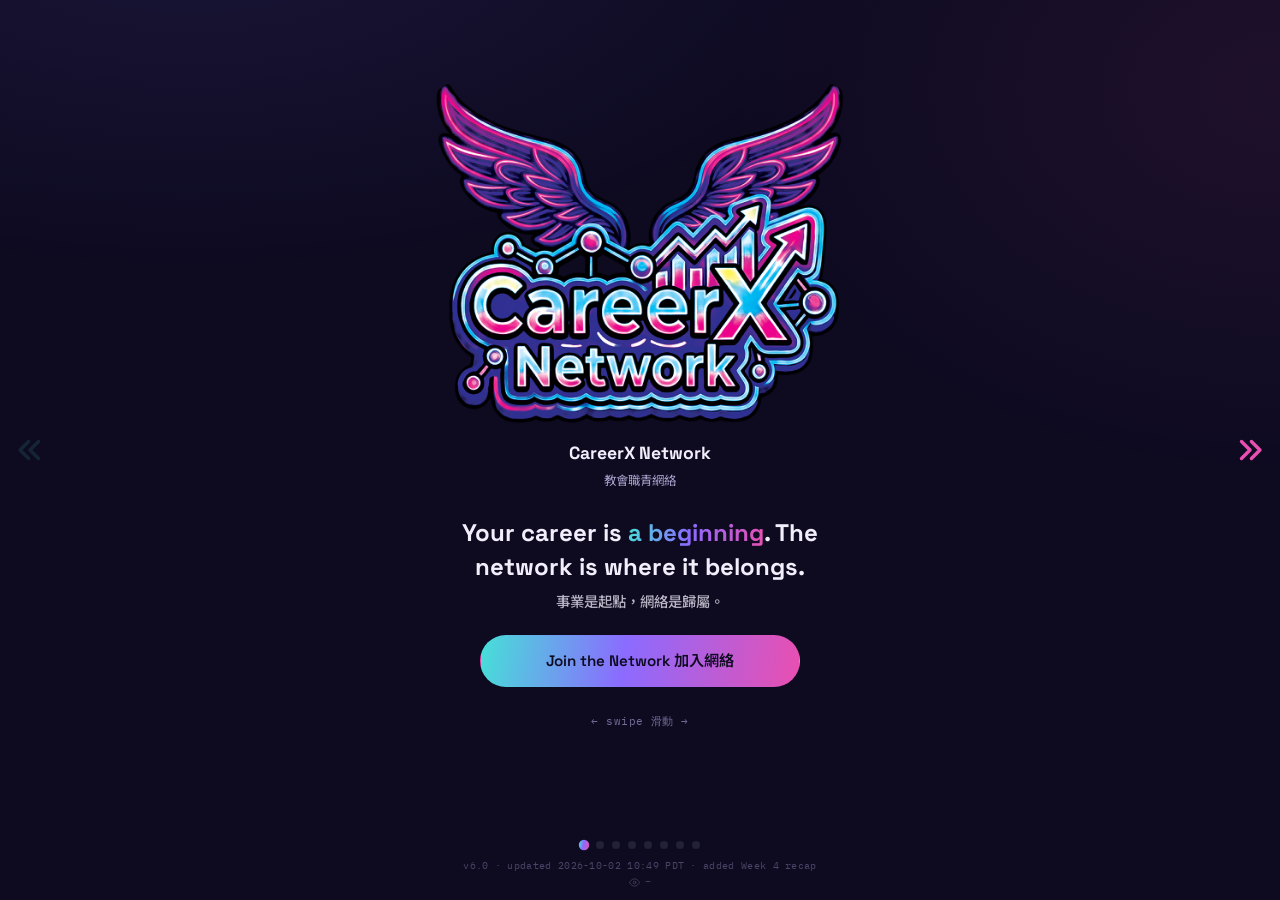
==== commit 3d7ff401: "Update live.html" ====
--- a/live.html
+++ b/live.html
@@ -365,7 +365,22 @@
       </div>
     </section>
 
-    <!-- Slide 5: What We Do -->
+    <!-- Slide 5: Week 4 Recap -->
+    <section class="live-slide live-slide--scroll">
+      <div class="live-slide__inner">
+        <p class="section-label section-label--center">Week 4 Recap 活動回顧</p>
+        <p style="text-align:center;color:var(--ink-dim);font-size:0.85rem;margin:0 0 16px;">Sep 26, 2026 · Faith at Work</p>
+        <img src="assets/event-recap-w4-01.jpg?v=1" alt="CareerX Network Week 4 resume workshop group discussion with resume writing tips" style="width:100%;border-radius:14px;margin-bottom:12px;box-shadow:0 10px 30px rgba(0,0,0,0.35);">
+        <img src="assets/event-recap-w4-02.jpg?v=1" alt="CareerX Network Week 4 members reviewing resumes together" style="width:100%;border-radius:14px;margin-bottom:12px;box-shadow:0 10px 30px rgba(0,0,0,0.35);">
+        <img src="assets/event-recap-w4-03.jpg?v=1" alt="Close-up of Resume Writing Tips handout from the Week 4 workshop" style="width:100%;border-radius:14px;margin-bottom:16px;box-shadow:0 10px 30px rgba(0,0,0,0.35);">
+        <p style="text-align:center;color:var(--ink-dim);font-size:0.9rem;margin:0 0 18px;">CareerX Network's San Francisco group hosted a resume workshop emphasizing treating your resume as a marketing document with clean formatting and job-specific keywords to pass ATS systems and land interviews.
+          <span style="display:block;margin-top:4px;font-size:0.92em;opacity:0.8;font-family:'Noto Sans TC',sans-serif;">CareerX Network 三藩市小組舉辦了一場履歷工作坊，強調要把履歷當作一份行銷文件，透過簡潔的排版及切合職位的關鍵字，幫助履歷通過ATS系統篩選，進而獲得面試機會。</span>
+        </p>
+        <a href="index.html#events" class="btn btn--primary" style="display:flex;width:calc(100% - 48px);max-width:320px;margin:0 auto;">See what's next 查看之後活動</a>
+      </div>
+    </section>
+
+    <!-- Slide 6: What We Do -->
     <section class="live-slide live-slide--scroll">
       <div class="live-slide__inner">
         <p class="section-label section-label--center">What We Do 我們做什麼</p>
@@ -387,7 +402,7 @@
       </div>
     </section>
 
-    <!-- Slide 6: Program schedule -->
+    <!-- Slide 7: Program schedule -->
     <section class="live-slide live-slide--scroll">
       <div class="live-slide__inner">
         <p class="section-label section-label--center">Program Schedule 活動時間表</p>
@@ -457,7 +472,7 @@
       </div>
     </section>
 
-    <!-- Slide 7: Join + contact -->
+    <!-- Slide 8: Join + contact -->
     <section class="live-slide">
       <div class="live-slide__inner">
         <p class="section-label section-label--center">Get involved 加入行列</p>
@@ -476,7 +491,7 @@
   <div class="live-bottom">
     <div class="live-dots" id="dots"></div>
   </div>
-  <p class="live-version">v5.9 · updated 2026-09-19 21:53 PDT · updated Week 2 recap text</p>
+  <p class="live-version">v6.0 · updated 2026-10-02 10:49 PDT · added Week 4 recap</p>
   <p class="live-views">
     <svg viewBox="0 0 24 24" fill="none" stroke="currentColor" stroke-width="2" stroke-linecap="round" stroke-linejoin="round"><path d="M1 12s4-8 11-8 11 8 11 8-4 8-11 8-11-8-11-8z"/><circle cx="12" cy="12" r="3"/></svg>
     <span id="viewCount">–</span>
